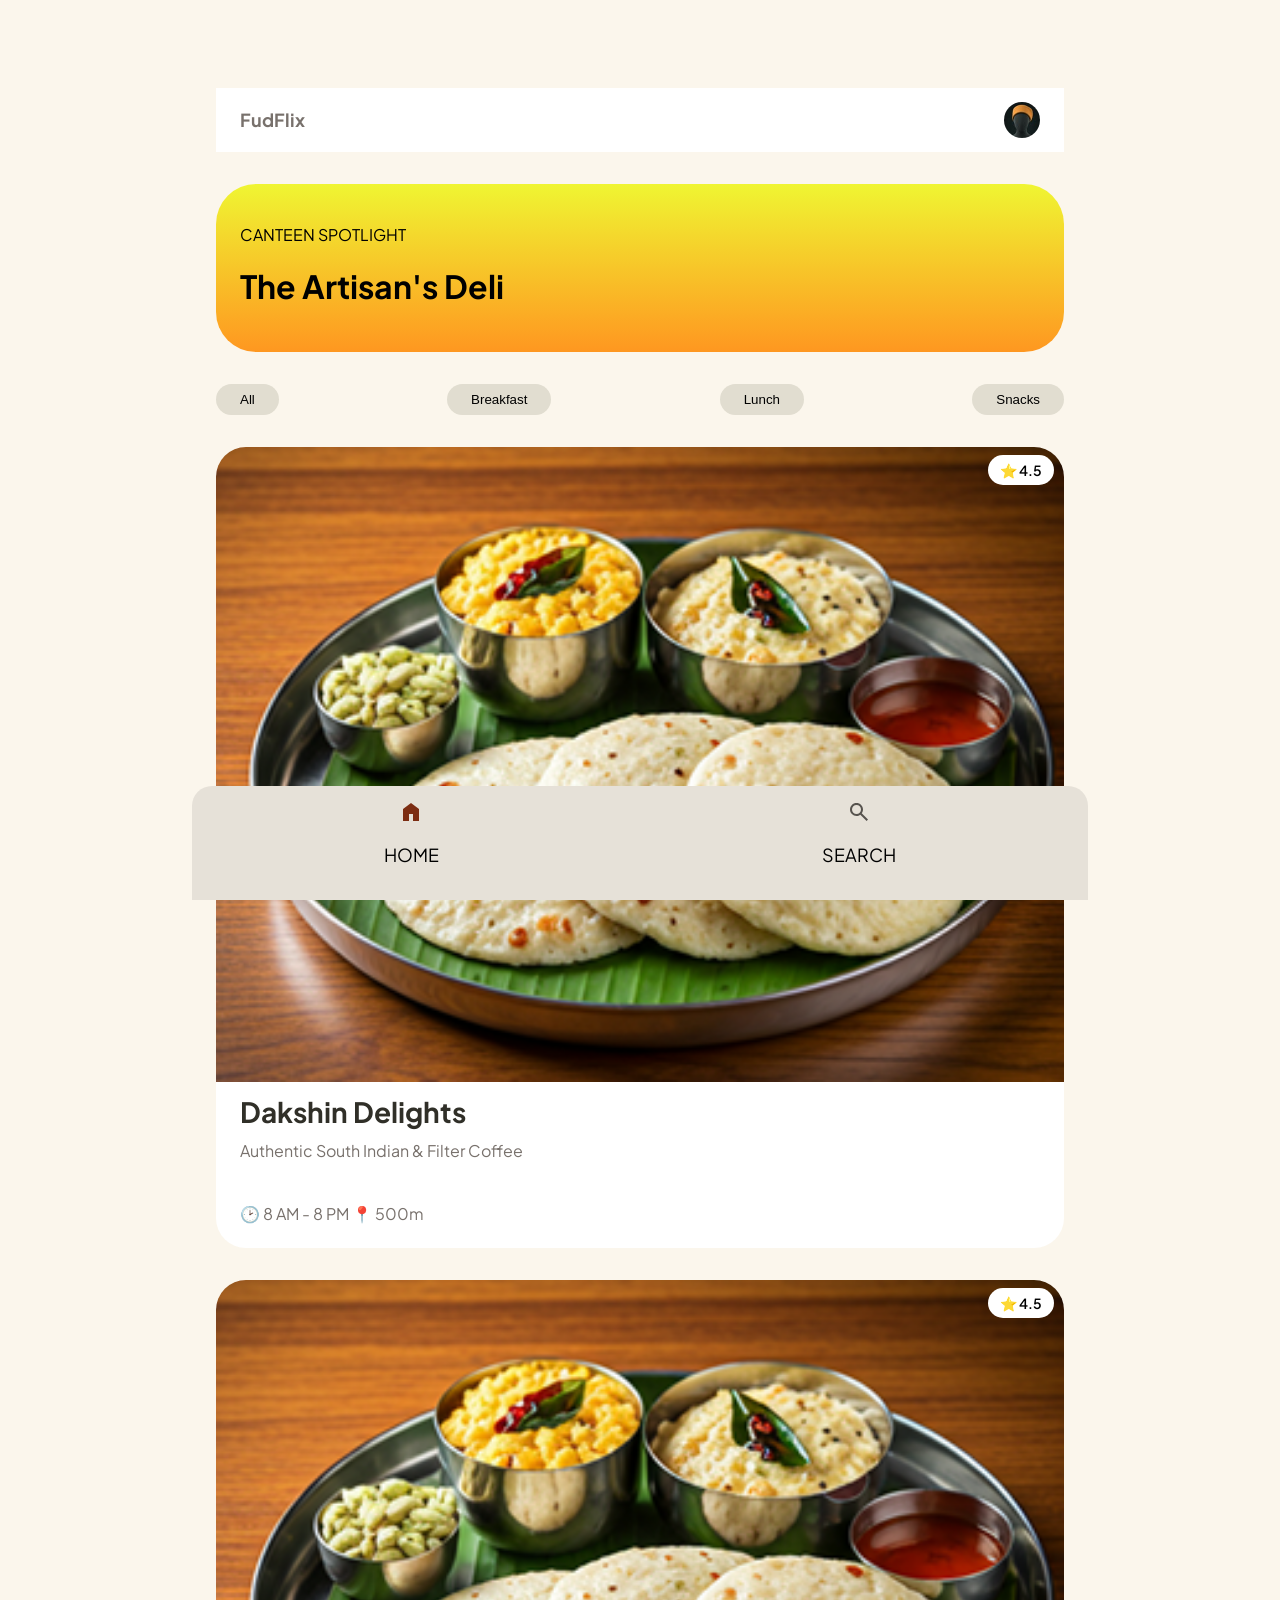
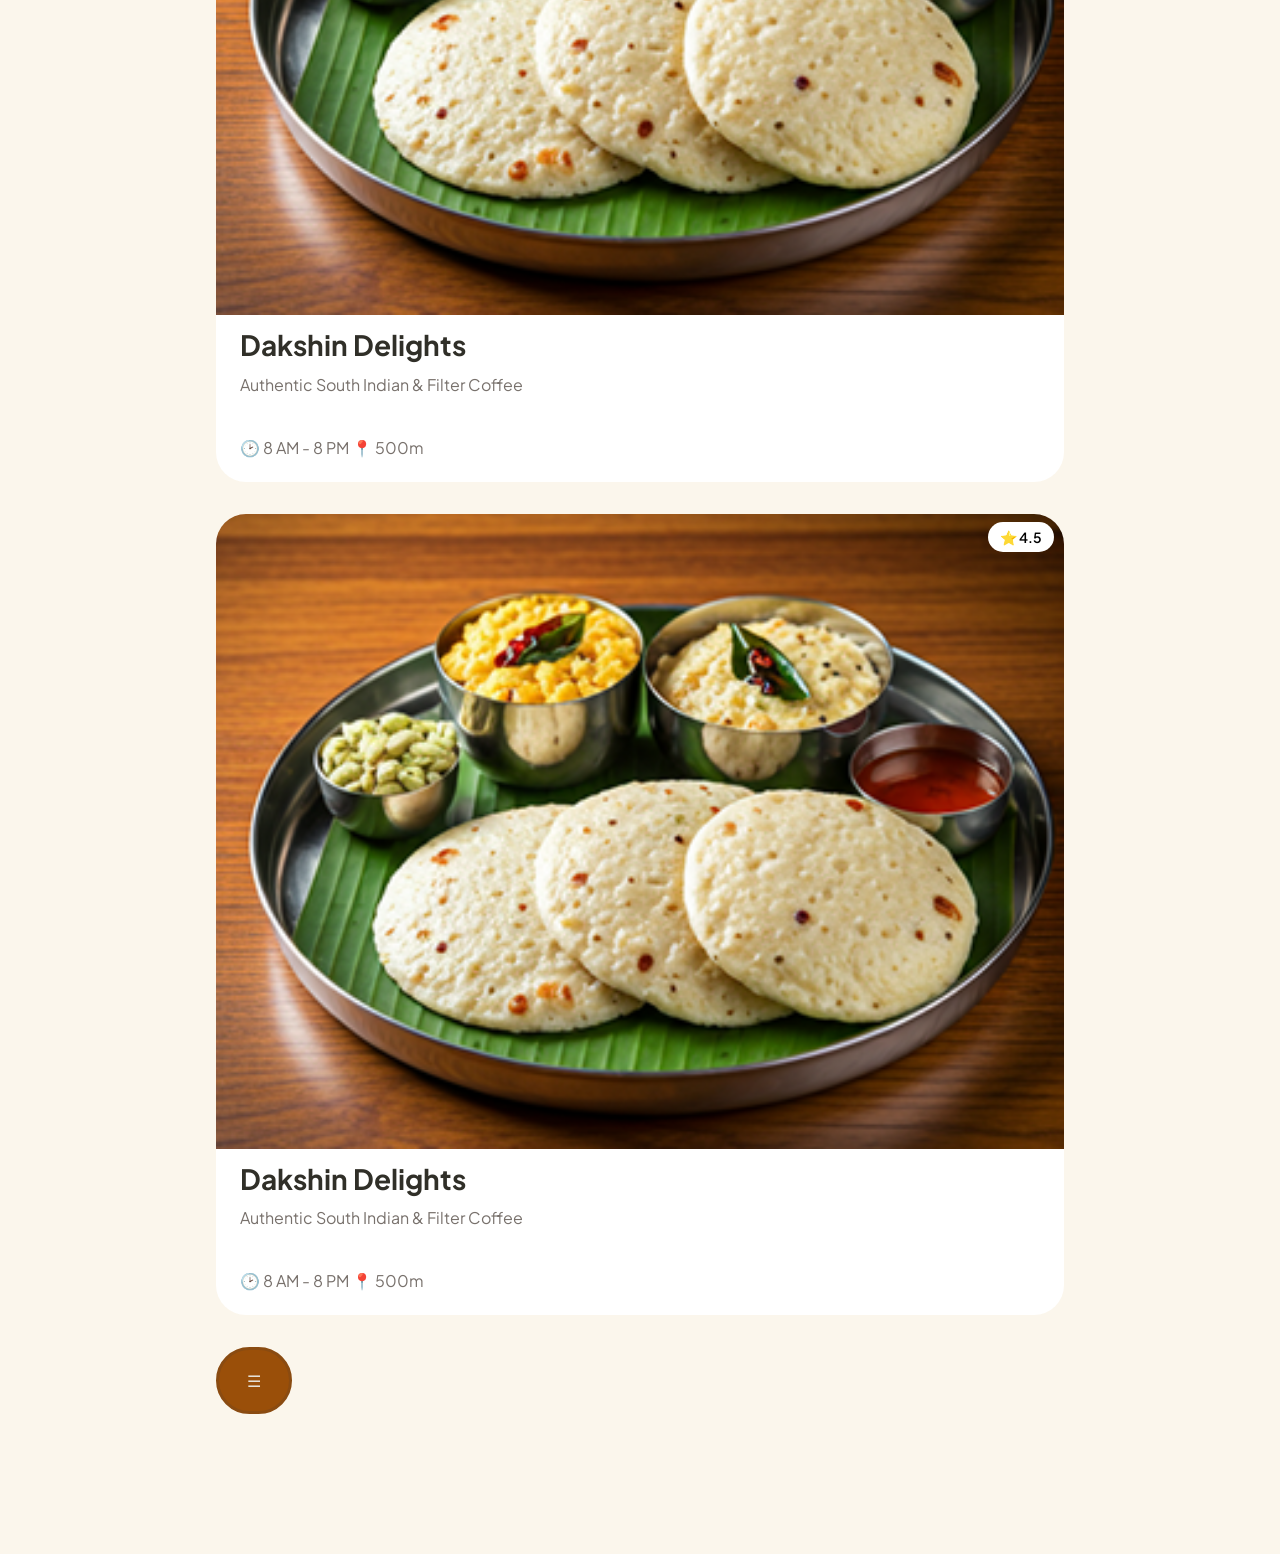
==== index_home.html @ ba0d6992 "Added home UI" ====
<!DOCTYPE html>
<html lang="en">
<head>
    <meta charset="UTF-8">
    <meta name="viewport" content="width=device-width, initial-scale=1.0">
    <title>Home Page</title>
    <link rel="stylesheet" href="style_home.css">
    <link rel="preconnect" href="https://fonts.googleapis.com">
<link rel="preconnect" href="https://fonts.gstatic.com" crossorigin>
<link href="https://fonts.googleapis.com/css2?family=Plus+Jakarta+Sans:ital,wght@0,200..800;1,200..800&display=swap" rel="stylesheet">
</head>
<body>
    <div class="container">
        <div class="header">
            <div class="logo">FudFlix</div>
            <img class="profile" src="./src/c5ff2dd74d0ed80cebf7bdc2bcfc6e335a4ce9fb.jpg" alt="">
        </div>
        <div class="hero">
            <div class="hero-contents">
                <p>CANTEEN SPOTLIGHT</p>
                <h1>The Artisan's Deli</h1>
            </div>
        </div>

        <div class="category">
            <button>All</button>
            <button>Breakfast</button>
            <button>Lunch</button>
            <button>Snacks</button>
        </div>

        <div class="card">
            <div class="card-img">
                <img src="./src/South Indian Food.png" alt="">
                <div class="rating">&#11088 4.5</div>
            </div>

            <div class="card-content">
                <h3>Dakshin Delights</h3>
                <p>Authentic South Indian & Filter Coffee</p><br>

                <div class="meta">
                    <span>&#128337 8 AM - 8 PM</span>
                    <span>&#128205 500m</span>
                </div>
            </div>
        </div>

        <div class="card">
            <div class="card-img">
                <img src="./src/South Indian Food.png" alt="">
                <div class="rating">&#11088 4.5</div>
            </div>

            <div class="card-content">
                <h3>Dakshin Delights</h3>
                <p>Authentic South Indian & Filter Coffee</p><br>

                <div class="meta">
                    <span>&#128337 8 AM - 8 PM</span>
                    <span>&#128205 500m</span>
                </div>
            </div>
        </div>

        <div class="card">
            <div class="card-img">
                <img src="./src/South Indian Food.png" alt="">
                <div class="rating">&#11088 4.5</div>
            </div>

            <div class="card-content">
                <h3>Dakshin Delights</h3>
                <p>Authentic South Indian & Filter Coffee</p><br>

                <div class="meta">
                    <span>&#128337 8 AM - 8 PM</span>
                    <span>&#128205 500m</span>
                </div>
            </div>
        </div>

        <div class="bottom-nav">
            <div class="nav-item">
                <span><img src="./src/Icon (1).svg" alt=""></span>
                <p>HOME</p>
            </div>
            <div class="nav-item">
                <span><img src="./src/Icon (2).svg" alt=""></span>
                <p>SEARCH</p>
            </div>
        </div>

        <div class="floating-menu">	&#9776</div>
    </div>
</body>
</html>
---- style_home.css ----
* {
  box-sizing: border-box;
}

body{
    font-family: "Plus Jakarta Sans" , sans-serif;
    background: #FBF6EC;
}

.container{
    display: flex;
    width: 100%;
    margin: 0 auto;
    min-height: 100vh;
    height: auto;
    max-width: 896px;
    padding: 80px 24px 112px 24px;
    flex-direction: column;
    align-items: flex-start;
    gap: 32px;
    flex-shrink: 0;
}

.header{
    display: flex;
    width: 100%;
    height: 64px;
    padding: 10px 24px;
    justify-content: space-between;
    align-items: center;
    top: 16px;
    background: rgb(255, 255, 255);
    backdrop-filter: blur(6px);
    z-index: 100;
}

.profile{
    width: 36px;
    height: 36px;
    border-radius: 50%;
}

.logo{
    color: #78716C;
    font-family: "Plus Jakarta Sans";
    font-size: 18px;
    font-style: normal;
    font-weight: 700;
    line-height: 28px; /* 155.556% */
}

.hero{
    display: flex;
    width: 100%;
    min-height: 144px;
    height: auto;
    padding: 24px;
    flex-direction: column;
    justify-content: flex-end;
    align-items: flex-start; 
    background: linear-gradient(0deg, rgba(255, 137, 2, 0.871) 0%, rgba(238, 245, 26, 0.888) 100%);
    border-radius: 40px;
}

.category{
    
    width: 100%;
    height: auto;
    display: flex;
    padding: 0px 0;
    justify-content: space-between;
    align-items: flex-start;
    gap: 8px;
    align-self: stretch;
    flex-wrap: wrap;
}

.category button{
    display: flex;
    padding: 8px 24px;
    flex-direction: column;
    justify-content: center;
    align-items: center;
    border-radius: 9999px;
    background: #E1DDD0;
    border: 0px;
    transition: 150ms;
}

.category button:hover{
    border-radius: 9999px;
    background: #8A4B11;
    display: flex;
    padding: 8px 24px;
    flex-direction: column;
    justify-content: center;
    align-items: center;
    color: aliceblue;
}


.card {
    width: 100%;
    border-radius: 30px;
    overflow: hidden;
    background: white;
}

.card-img{
    position: relative;
}

.rating{
    position: absolute;
    top: 8px;
    right: 10px;
    background: rgb(255, 255, 255);
    padding: 6px 12px;
    border-radius: 999px;
    font-size: 14px;
    font-weight: 600;
}

.card-content {
    display: flex;
    flex-direction: column;
    padding: 12px 12px 24px 24px;
    gap: 10px;

}

.card-content h3 {
    color: #302F28;
    font-size: 28px;
    font-style: normal;
    font-weight: 700;
    line-height: 1.3; /* 140% */
    margin: 0;
}

.card p{
    font-weight: 400;
    color: #78716C;
    margin: 0;
    line-height: 1.4;
}

.card-img img {
    width: 100%;
    height: auto;
    object-fit: cover;
    display: block;
}

.meta{
    font-weight: 400;
    color: #78716C;
}

.bottom-nav{
    position: fixed;
    bottom: 0;
    left: 50%;
    transform: translateX(-50%);
    width: 100%;
    max-width: 896px;
    display: flex;
    justify-content: space-around;
    align-items: center;
    padding: 8px 0;
    background: #e6e1d8;
    border-radius: 20px 20px 0 0;
}

.nav-item{
    display: flex;
    flex-direction: column;
    align-items: center;
    font-size: 18px;
    color: #000000;
    padding: 8px 12px;
}

.nav-item:hover {
  background: #f3c18b;
  color: #9a4f09;
  padding: 8px 12px;
  border-radius: 48px;
  transition: 300ms;
}

.floating-menu{
    padding: 20px 28px;
    border: solid #8A4B11;
    border-radius: 999px;
    background-color: #9a4f09;
    color: #e6e1d8;
    margin-bottom: 20px;
}
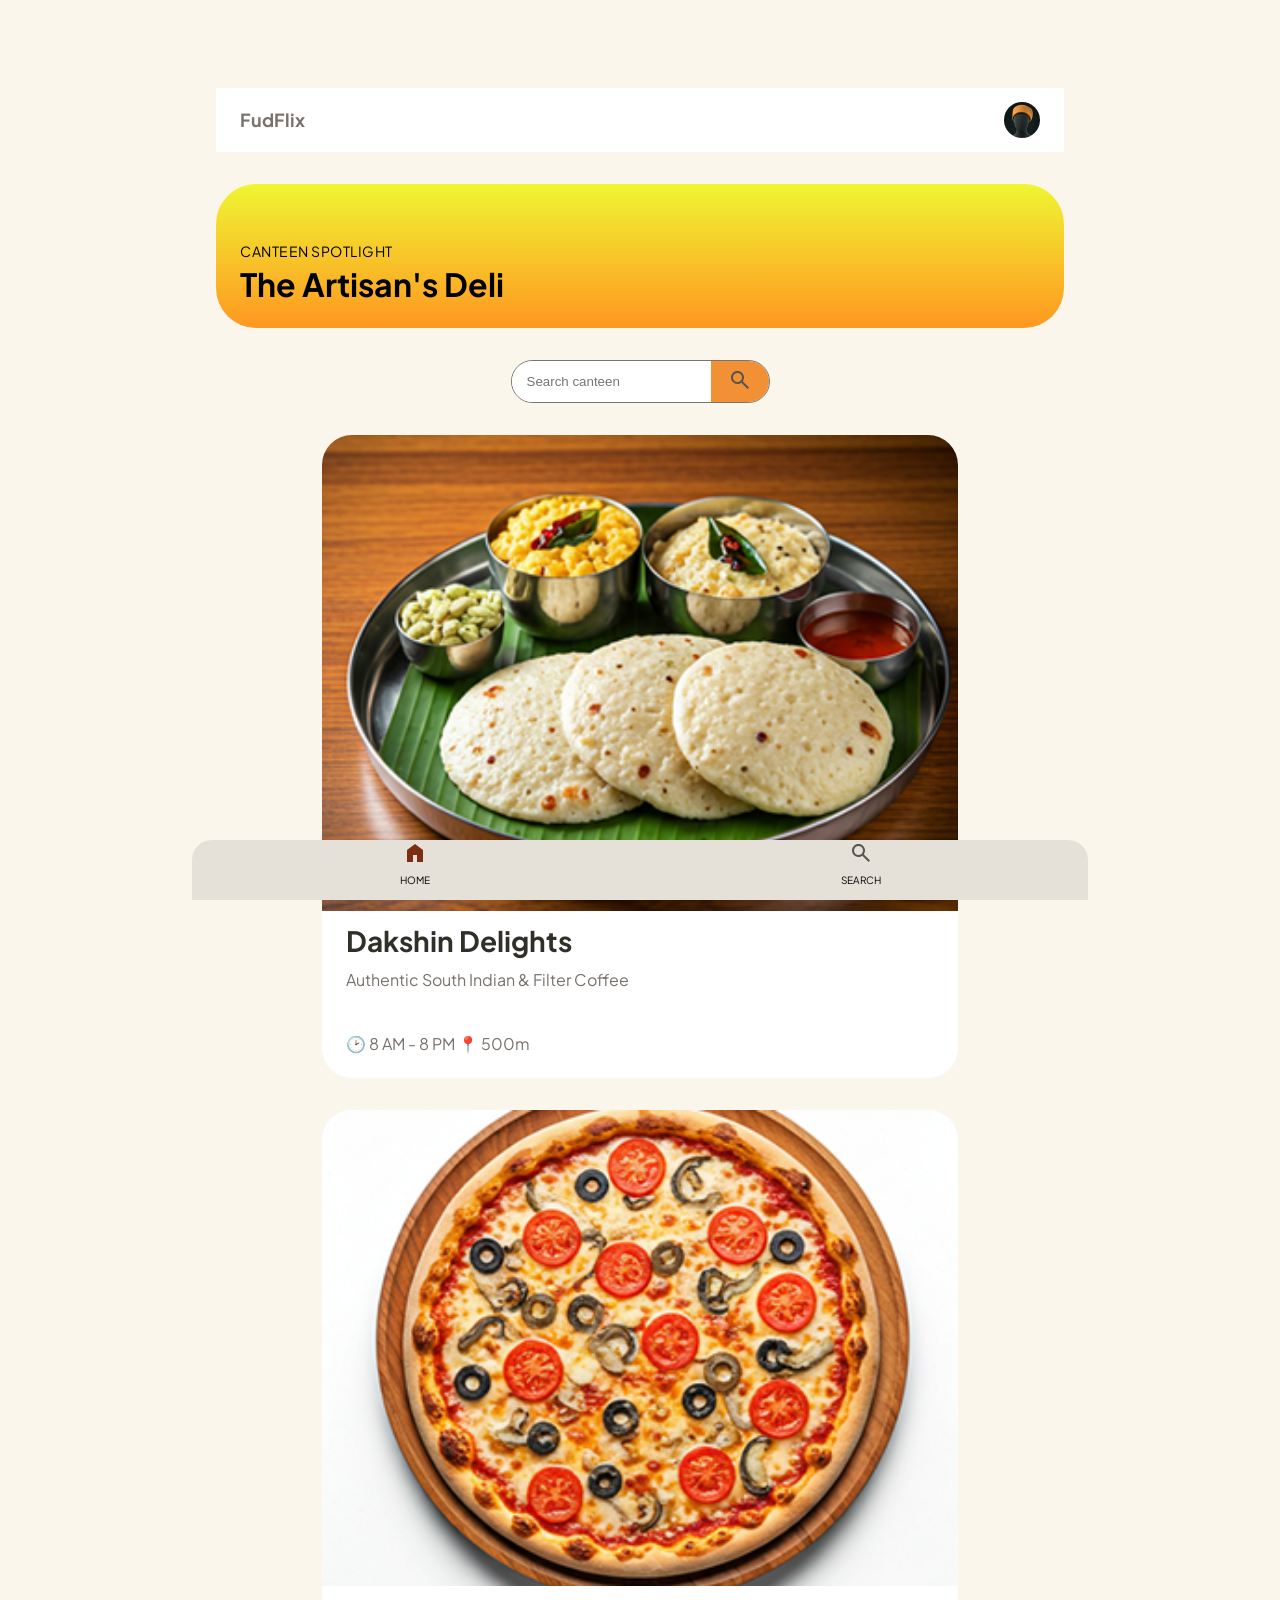
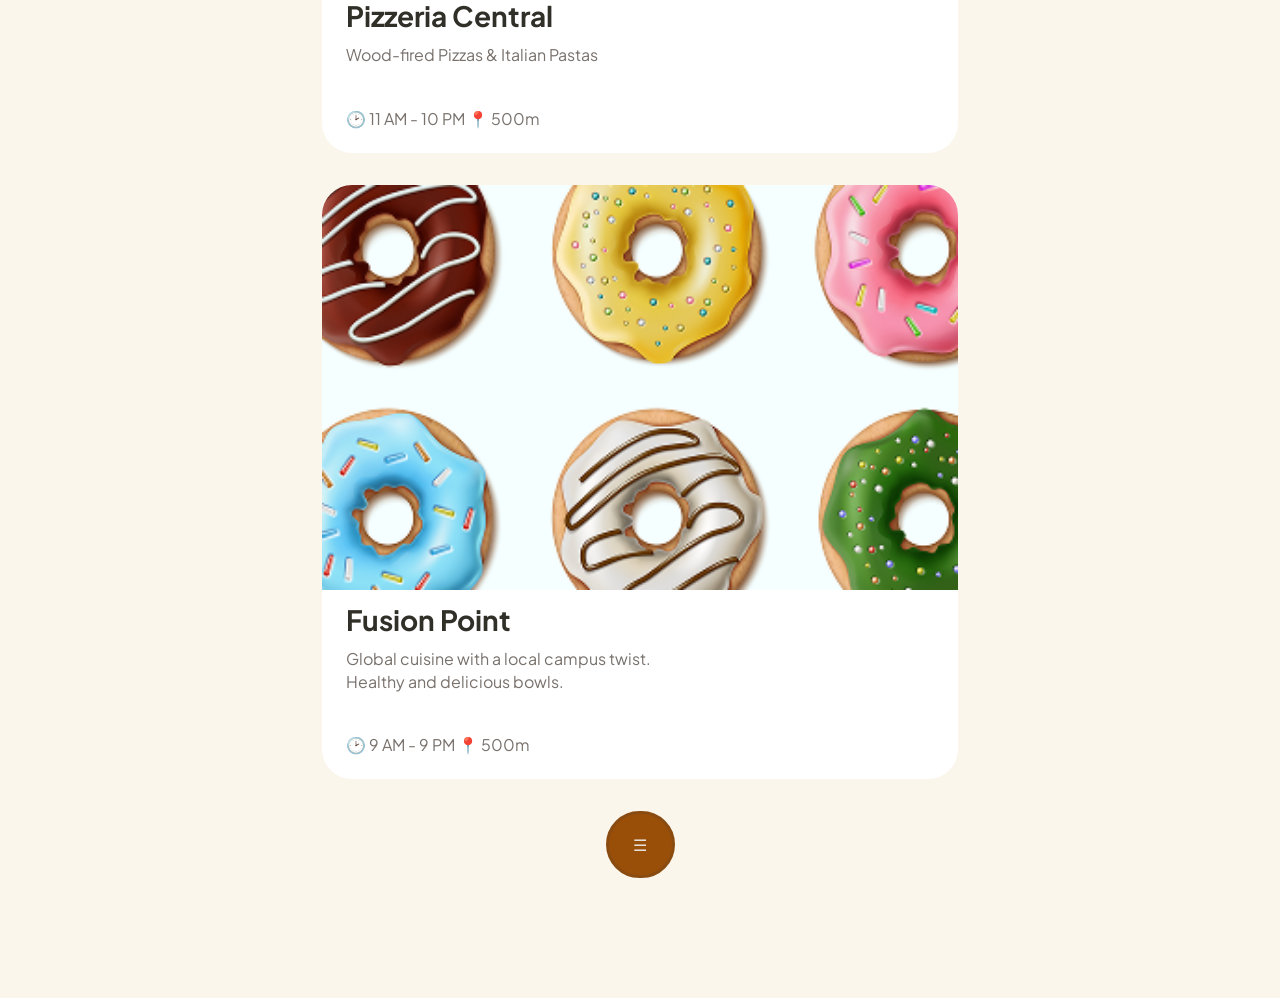
==== commit 70114eaa: "Search bar, and few changes" ====
--- a/index_home.html
+++ b/index_home.html
@@ -21,18 +21,15 @@
                 <h1>The Artisan's Deli</h1>
             </div>
         </div>
-
-        <div class="category">
-            <button>All</button>
-            <button>Breakfast</button>
-            <button>Lunch</button>
-            <button>Snacks</button>
+        <div>
+            <form action="" class="search-container">
+                <input type="search" placeholder="Search canteen">
+                <button type="submit"><img src="./src/Icon (2).svg" alt=""></button>
+            </form>
         </div>
-
         <div class="card">
             <div class="card-img">
-                <img src="./src/South Indian Food.png" alt="">
-                <div class="rating">&#11088 4.5</div>
+                <img src="./src/South Indian Food.png" alt="Pizza">
             </div>
 
             <div class="card-content">
@@ -48,16 +45,15 @@
 
         <div class="card">
             <div class="card-img">
-                <img src="./src/South Indian Food.png" alt="">
-                <div class="rating">&#11088 4.5</div>
+                <img src="./src/Pizza.png" alt="dounut">
             </div>
 
             <div class="card-content">
-                <h3>Dakshin Delights</h3>
-                <p>Authentic South Indian & Filter Coffee</p><br>
+                <h3>Pizzeria Central</h3>
+                <p>Wood-fired Pizzas & Italian Pastas</p><br>
 
                 <div class="meta">
-                    <span>&#128337 8 AM - 8 PM</span>
+                    <span>&#128337 11 AM - 10 PM</span>
                     <span>&#128205 500m</span>
                 </div>
             </div>
@@ -65,16 +61,16 @@
 
         <div class="card">
             <div class="card-img">
-                <img src="./src/South Indian Food.png" alt="">
-                <div class="rating">&#11088 4.5</div>
+                <img src="./src/Fusion.png"">
             </div>
 
             <div class="card-content">
-                <h3>Dakshin Delights</h3>
-                <p>Authentic South Indian & Filter Coffee</p><br>
+                <h3>Fusion Point</h3>
+                <p>Global cuisine with a local campus
+twist. <br> Healthy and delicious bowls.</p><br>
 
                 <div class="meta">
-                    <span>&#128337 8 AM - 8 PM</span>
+                    <span>&#128337 9 AM - 9 PM</span>
                     <span>&#128205 500m</span>
                 </div>
             </div>
--- a/style_home.css
+++ b/style_home.css
@@ -16,7 +16,7 @@
     max-width: 896px;
     padding: 80px 24px 112px 24px;
     flex-direction: column;
-    align-items: flex-start;
+    align-items: center;
     gap: 32px;
     flex-shrink: 0;
 }
@@ -62,48 +62,23 @@
     border-radius: 40px;
 }
 
-.category{
-    
-    width: 100%;
-    height: auto;
-    display: flex;
-    padding: 0px 0;
-    justify-content: space-between;
-    align-items: flex-start;
-    gap: 8px;
-    align-self: stretch;
-    flex-wrap: wrap;
-}
-
-.category button{
-    display: flex;
-    padding: 8px 24px;
-    flex-direction: column;
-    justify-content: center;
-    align-items: center;
-    border-radius: 9999px;
-    background: #E1DDD0;
-    border: 0px;
-    transition: 150ms;
-}
-
-.category button:hover{
-    border-radius: 9999px;
-    background: #8A4B11;
-    display: flex;
-    padding: 8px 24px;
-    flex-direction: column;
-    justify-content: center;
-    align-items: center;
-    color: aliceblue;
-}
-
+.hero h1{
+    font-size: clamp(20px, 5vw, 32px);
+    margin: 0;
+}
+
+.hero p{
+    font-size: clamp(11px, 2.5vw, 14px);
+    margin: 0 0 4px 0;
+    letter-spacing: 0.5px;
+}
 
 .card {
-    width: 100%;
+    width: 75%;
     border-radius: 30px;
     overflow: hidden;
     background: white;
+    
 }
 
 .card-img{
@@ -126,12 +101,11 @@
     flex-direction: column;
     padding: 12px 12px 24px 24px;
     gap: 10px;
-
 }
 
 .card-content h3 {
     color: #302F28;
-    font-size: 28px;
+    font-size: clamp(18px, 4vw, 28px);
     font-style: normal;
     font-weight: 700;
     line-height: 1.3; /* 140% */
@@ -164,10 +138,12 @@
     transform: translateX(-50%);
     width: 100%;
     max-width: 896px;
+    max-height: 60px;
+    height: auto;
     display: flex;
     justify-content: space-around;
     align-items: center;
-    padding: 8px 0;
+    padding: 2px 2px;
     background: #e6e1d8;
     border-radius: 20px 20px 0 0;
 }
@@ -176,7 +152,7 @@
     display: flex;
     flex-direction: column;
     align-items: center;
-    font-size: 18px;
+    font-size: 10px;
     color: #000000;
     padding: 8px 12px;
 }
@@ -185,17 +161,42 @@
   background: #f3c18b;
   color: #9a4f09;
   padding: 8px 12px;
-  border-radius: 48px;
+  border-radius: 80px;
   transition: 300ms;
 }
 
 .floating-menu{
-    padding: 20px 28px;
+    padding: 20px 24.5px;
     border: solid #8A4B11;
     border-radius: 999px;
     background-color: #9a4f09;
     color: #e6e1d8;
-    margin-bottom: 20px;
-}
-
-
+}
+
+.search-container {
+    display: flex;
+    max-width: 400px;
+    width: auto;
+    border: 1.5px solid #00000085;
+    border-radius: 25px; /* Creates rounded corners */
+    overflow: hidden;
+}
+
+input[type="search"] {
+    flex: 1; 
+    border: none;
+    padding: 10px 15px;
+    outline: none; 
+}
+
+.search-container button {
+  background: #f19035;
+  color: white;
+  border: none;
+  padding: 10px 20px;
+  cursor: pointer;
+}
+
+.search-container button:hover {
+  background-color: #98581d;
+}
